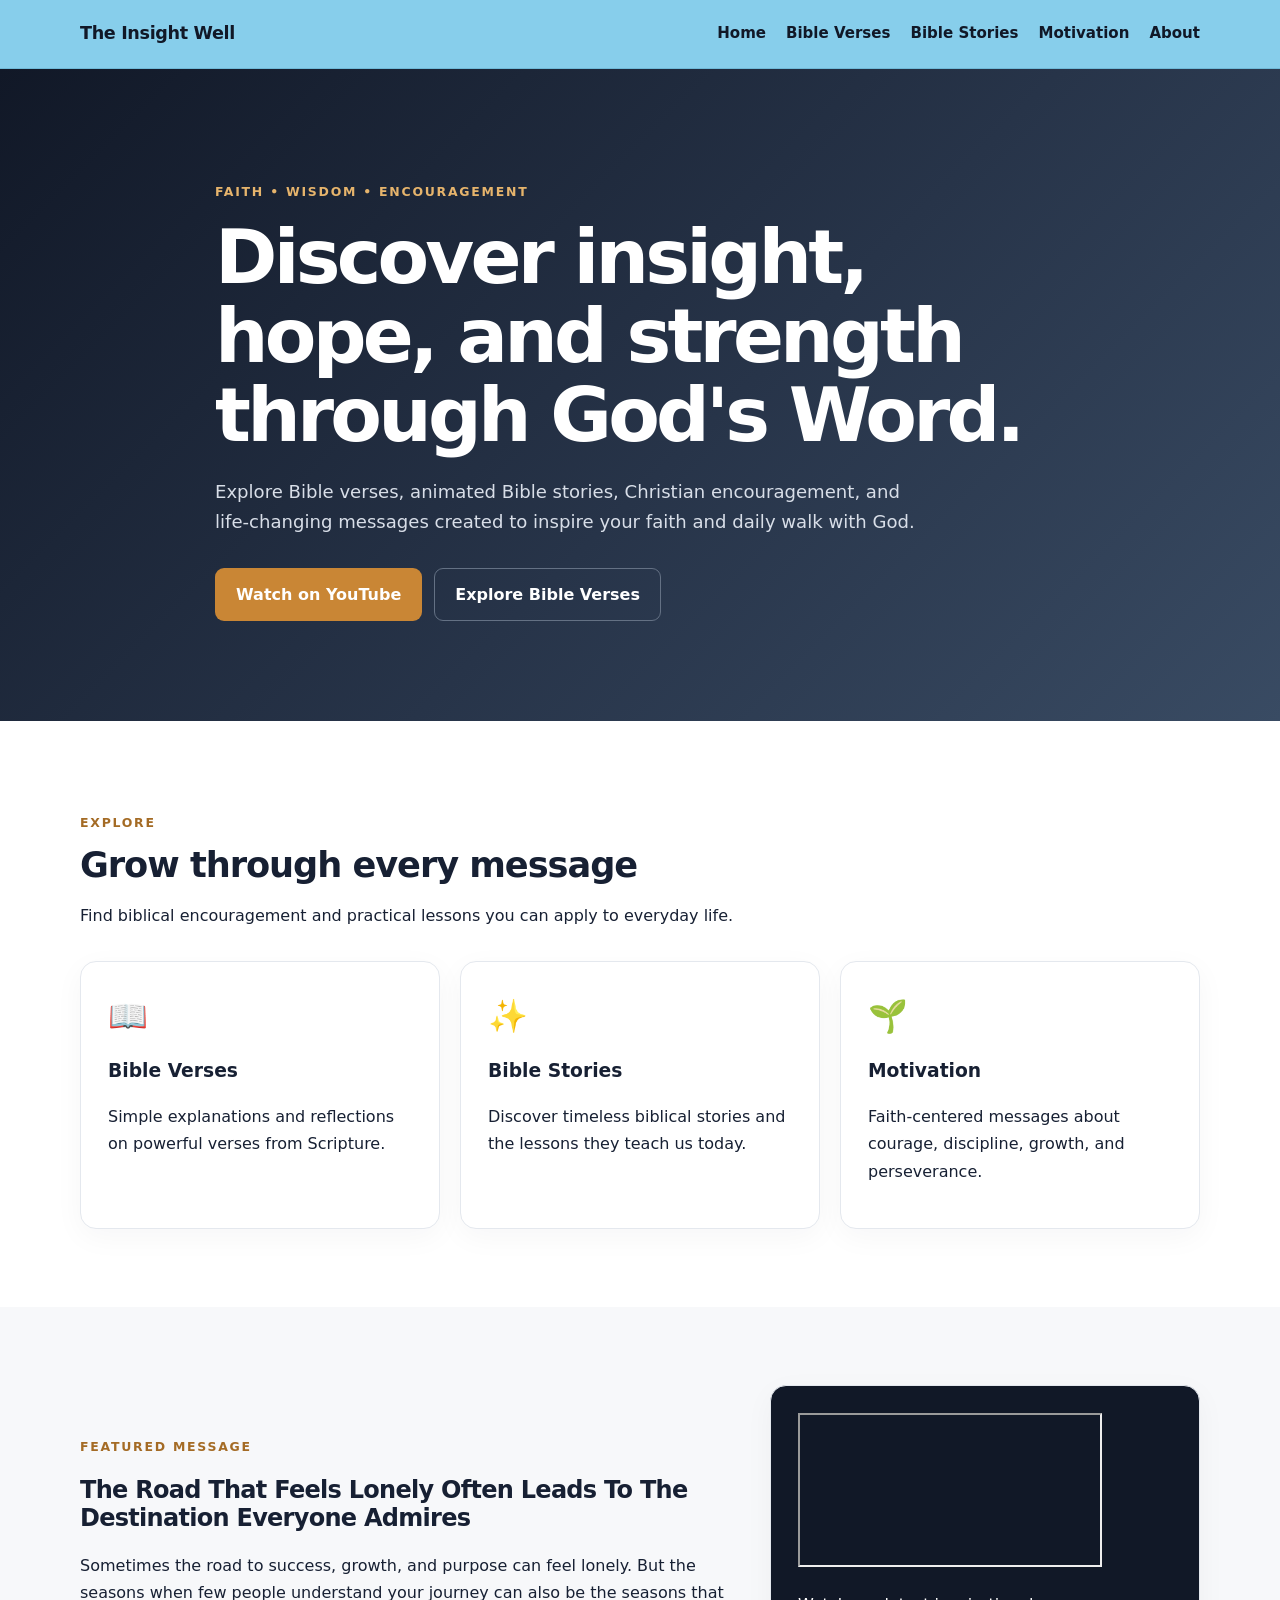
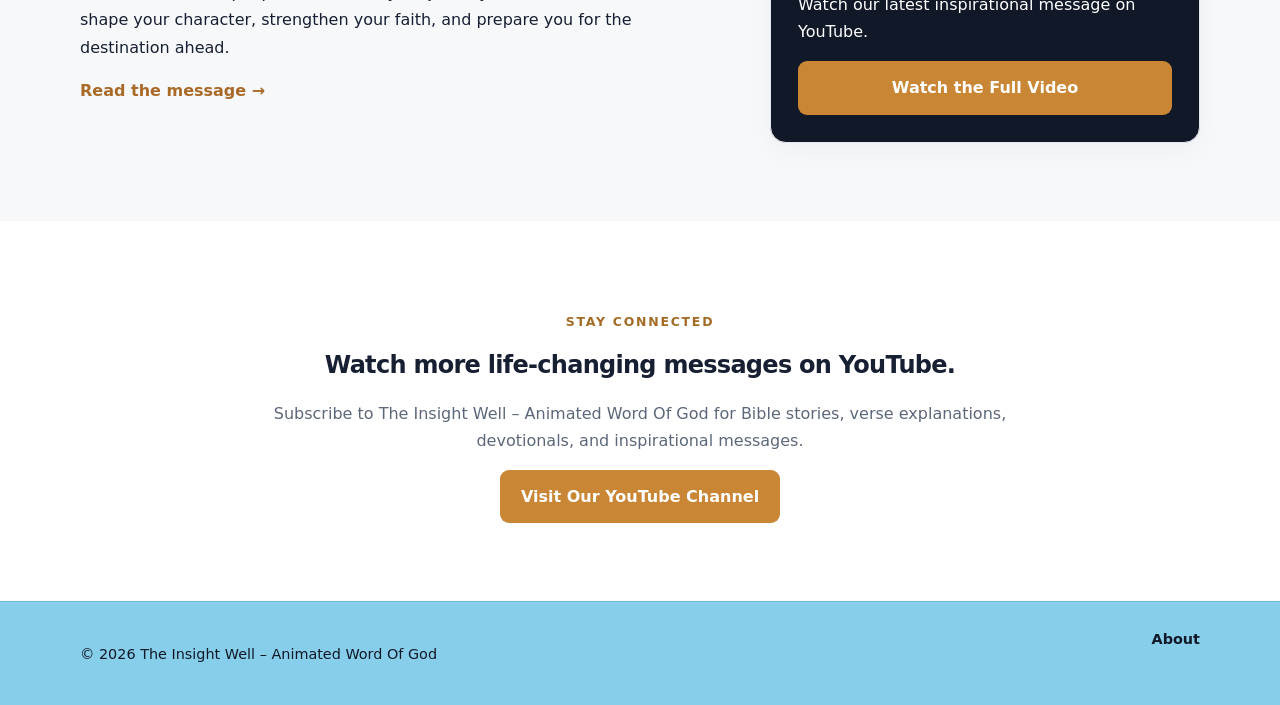
==== index.html @ 7e3f3747 "Update index.html" ====
<!DOCTYPE html>
<html lang="en">
<head>
  <meta charset="UTF-8">
  <meta name="viewport" content="width=device-width, initial-scale=1.0">

  <meta name="description" content="The Insight Well – Animated Word Of God shares Bible verses, Bible stories, Christian encouragement, devotionals, and life-changing messages.">

  <meta name="theme-color" content="#87CEEB">

  <title>The Insight Well – Animated Word Of God</title>

  <link rel="stylesheet" href="assets/style.css">
</head>

<body>

<header class="site-header">
  <div class="container nav">

    <a class="brand" href="index.html">
      The Insight Well
    </a>

    <button class="menu-toggle" aria-label="Open menu">
      ☰
    </button>

    <nav>
      <a href="index.html">Home</a>
      <a href="bible-verses.html">Bible Verses</a>
      <a href="bible-stories.html">Bible Stories</a>
      <a href="motivation.html">Motivation</a>
      <a href="about.html">About</a>
    </nav>

  </div>
</header>


<main>

<section class="hero">
  <div class="container hero-content">

    <p class="eyebrow">
      FAITH • WISDOM • ENCOURAGEMENT
    </p>

    <h1>
      Discover insight, hope, and strength through God's Word.
    </h1>

    <p class="hero-text">
      Explore Bible verses, animated Bible stories, Christian encouragement,
      and life-changing messages created to inspire your faith and daily walk with God.
    </p>

    <div class="actions">

      <a class="btn primary"
         href="https://www.youtube.com/channel/UChARml1sgYfW2aF8uCi_VcA/"
         target="_blank"
         rel="noopener">
        Watch on YouTube
      </a>

      <a class="btn secondary" href="bible-verses.html">
        Explore Bible Verses
      </a>

    </div>

  </div>
</section>


<section class="section">

  <div class="container">

    <div class="section-heading">

      <p class="eyebrow">
        EXPLORE
      </p>

      <h2>
        Grow through every message
      </h2>

      <p>
        Find biblical encouragement and practical lessons you can apply to everyday life.
      </p>

    </div>


    <div class="cards">

      <a class="card" href="bible-verses.html">
        <span class="icon">📖</span>
        <h3>Bible Verses</h3>
        <p>
          Simple explanations and reflections on powerful verses from Scripture.
        </p>
      </a>


      <a class="card" href="bible-stories.html">
        <span class="icon">✨</span>
        <h3>Bible Stories</h3>
        <p>
          Discover timeless biblical stories and the lessons they teach us today.
        </p>
      </a>


      <a class="card" href="motivation.html">
        <span class="icon">🌱</span>
        <h3>Motivation</h3>
        <p>
          Faith-centered messages about courage, discipline, growth, and perseverance.
        </p>
      </a>

    </div>

  </div>

</section>


<section class="section featured">

  <div class="container split">

    <div>

      <p class="eyebrow">
        FEATURED MESSAGE
      </p>

      <h2>
        The Road That Feels Lonely Often Leads To The Destination Everyone Admires
      </h2>

      <p>
        Sometimes the road to success, growth, and purpose can feel lonely.
        But the seasons when few people understand your journey can also be
        the seasons that shape your character, strengthen your faith, and
        prepare you for the destination ahead.
      </p>

      <a class="text-link" href="motivation.html">
        Read the message →
      </a>

    </div>


    <div class="video-card">

      <div class="video-wrapper">
        <iframe
          src="https://www.youtube.com/embed/cf5jDrKHvpo"
          title="The Road That Feels Lonely Often Leads To The Destination Everyone Admires"
          allow="accelerometer; autoplay; clipboard-write; encrypted-media; gyroscope; picture-in-picture; web-share"
          allowfullscreen>
        </iframe>
      </div>

      <p>
        Watch our latest inspirational message on YouTube.
      </p>

      <a class="btn primary full"
         href="https://www.youtube.com/watch?v=cf5jDrKHvpo"
         target="_blank"
         rel="noopener">
        Watch the Full Video
      </a>

    </div>

  </div>

</section>


<section class="section">

  <div class="container cta">

    <p class="eyebrow">
      STAY CONNECTED
    </p>

    <h2>
      Watch more life-changing messages on YouTube.
    </h2>

    <p>
      Subscribe to The Insight Well – Animated Word Of God for Bible stories,
      verse explanations, devotionals, and inspirational messages.
    </p>

    <a class="btn primary"
       href="https://www.youtube.com/channel/UChARml1sgYfW2aF8uCi_VcA/"
       target="_blank"
       rel="noopener">
      Visit Our YouTube Channel
    </a>

  </div>

</section>

</main>


<footer>

  <div class="container footer-inner">

    <p>
      © 2026 The Insight Well – Animated Word Of God
    </p>

    <a href="about.html">
      About
    </a>

  </div>

</footer>


<script src="assets/script.js"></script>

</body>
</html>
---- assets/style.css ----
* {
  box-sizing: border-box;
}

html {
  scroll-behavior: smooth;
}

body {
  margin: 0;
  font-family: Inter, system-ui, -apple-system, BlinkMacSystemFont, "Segoe UI", sans-serif;
  color: #172033;
  background: #fff;
  line-height: 1.7;
}

a {
  color: inherit;
  text-decoration: none;
}

.container {
  width: min(1120px, 92%);
  margin: auto;
}

/* =========================
   HEADER
========================= */

.site-header {
  position: sticky;
  top: 0;
  z-index: 20;
  background: #87CEEB;
  border-bottom: 1px solid #6fb9d8;
  backdrop-filter: blur(8px);
}

.nav {
  min-height: 68px;
  display: flex;
  align-items: center;
  justify-content: space-between;
  gap: 25px;
}

.brand {
  font-weight: 800;
  font-size: 1.1rem;
  letter-spacing: -0.02em;
  color: #111827;
}

.nav nav {
  display: flex;
  gap: 20px;
  align-items: center;
}

.nav nav a {
  font-size: 0.94rem;
  color: #111827;
  font-weight: 600;
}

.nav nav a:hover,
.nav nav a.active {
  color: #ffffff;
}

.menu-toggle {
  display: none;
  border: 0;
  background: none;
  font-size: 1.5rem;
  color: #111827;
  cursor: pointer;
}


/* =========================
   HERO
========================= */

.hero {
  background: linear-gradient(
    135deg,
    #111827 0%,
    #273449 55%,
    #394b63 100%
  );
  color: #fff;
  padding: 100px 0;
}

.hero-content {
  max-width: 850px;
}

.eyebrow,
.tag {
  font-size: 0.78rem;
  font-weight: 800;
  letter-spacing: 0.14em;
  text-transform: uppercase;
  color: #a46b25;
}

.hero .eyebrow {
  color: #e6b46c;
}

.hero h1 {
  font-size: clamp(2.4rem, 6vw, 4.7rem);
  line-height: 1.05;
  letter-spacing: -0.05em;
  margin: 15px 0 22px;
}

.hero-text {
  font-size: 1.13rem;
  max-width: 720px;
  color: #d8dee8;
}

.actions {
  display: flex;
  gap: 12px;
  flex-wrap: wrap;
  margin-top: 30px;
}


/* =========================
   BUTTONS
========================= */

.btn {
  display: inline-flex;
  align-items: center;
  justify-content: center;
  padding: 12px 20px;
  border-radius: 9px;
  font-weight: 750;
  border: 1px solid transparent;
  cursor: pointer;
}

.btn.primary {
  background: #c98635;
  color: #fff;
}

.btn.primary:hover {
  background: #a96a28;
}

.btn.secondary {
  border-color: #647184;
  color: #fff;
}

.btn.secondary:hover {
  background: rgba(255, 255, 255, 0.08);
}

.btn.full {
  width: 100%;
}


/* =========================
   SECTIONS
========================= */

.section {
  padding: 78px 0;
}

.section-heading {
  max-width: 720px;
  margin-bottom: 32px;
}

.section h2,
.page-hero h1 {
  line-height: 1.15;
  letter-spacing: -0.03em;
}

.section-heading h2 {
  font-size: 2.2rem;
  margin: 8px 0;
}


/* =========================
   CARDS
========================= */

.cards {
  display: grid;
  grid-template-columns: repeat(3, 1fr);
  gap: 20px;
}

.card,
.post,
.video-card {
  border: 1px solid #e4e8ee;
  border-radius: 16px;
  padding: 27px;
  background: #fff;
  box-shadow: 0 8px 30px rgba(17, 24, 39, 0.04);
}

.card {
  transition: transform 0.2s, box-shadow 0.2s;
}

.card:hover {
  transform: translateY(-4px);
  box-shadow: 0 14px 35px rgba(17, 24, 39, 0.08);
}

.icon {
  font-size: 2rem;
}

.card h2,
.card h3 {
  margin: 12px 0 7px;
}


/* =========================
   FEATURED SECTION
========================= */

.featured {
  background: #f7f8fa;
}

.split {
  display: grid;
  grid-template-columns: 1.2fr 0.8fr;
  gap: 45px;
  align-items: center;
}

.video-card {
  background: #111827;
  color: #fff;
}

.video-placeholder {
  height: 190px;
  border-radius: 12px;
  background: #263449;
  display: grid;
  place-items: center;
  font-size: 3rem;
  margin-bottom: 20px;
}

.text-link {
  font-weight: 800;
  color: #a96a28;
}


/* =========================
   PAGE HERO
========================= */

.page-hero {
  padding: 75px 0;
  background: #f7f8fa;
  border-bottom: 1px solid #e5e8ed;
}

.page-hero h1 {
  font-size: clamp(2.3rem, 5vw, 4rem);
  margin: 8px 0 14px;
}

.page-hero p:not(.eyebrow) {
  max-width: 700px;
  color: #5c687a;
  font-size: 1.08rem;
}


/* =========================
   POSTS
========================= */

.posts {
  display: grid;
  grid-template-columns: repeat(2, 1fr);
  gap: 22px;
}

.post h2 {
  line-height: 1.25;
  margin: 8px 0 12px;
}

.post .btn {
  margin-top: 10px;
}


/* =========================
   CONTENT
========================= */

.narrow {
  max-width: 780px;
}

.narrow h2 {
  margin-top: 30px;
}


/* =========================
   CTA
========================= */

.cta {
  text-align: center;
  max-width: 760px;
}

.cta p:not(.eyebrow) {
  color: #5c687a;
}


/* =========================
   FOOTER
========================= */

footer {
  background: #87CEEB;
  border-top: 1px solid #6fb9d8;
  padding: 25px 0;
  color: #111827;
  font-size: 0.9rem;
}

.footer-inner {
  display: flex;
  justify-content: space-between;
  gap: 20px;
}

.footer-inner a {
  color: #111827;
  font-weight: 600;
}

.footer-inner a:hover {
  color: #ffffff;
}


/* =========================
   404 PAGE
========================= */

.not-found {
  min-height: 100vh;
  display: grid;
  place-items: center;
  text-align: center;
}

.not-found h1 {
  font-size: 3rem;
}


/* =========================
   MOBILE
========================= */

@media (max-width: 760px) {

  .nav nav {
    display: none;
    position: absolute;
    top: 68px;
    left: 0;
    right: 0;
    background: #87CEEB;
    border-bottom: 1px solid #6fb9d8;
    padding: 15px 4%;
    flex-direction: column;
    align-items: flex-start;
  }

  .nav nav.open {
    display: flex;
  }

  .menu-toggle {
    display: block;
  }

  .hero {
    padding: 72px 0;
  }

  .cards,
  .posts,
  .split {
    grid-template-columns: 1fr;
  }

  .section {
    padding: 58px 0;
  }

  .footer-inner {
    flex-direction: column;
  }

  .video-placeholder {
    height: 160px;
  }
}
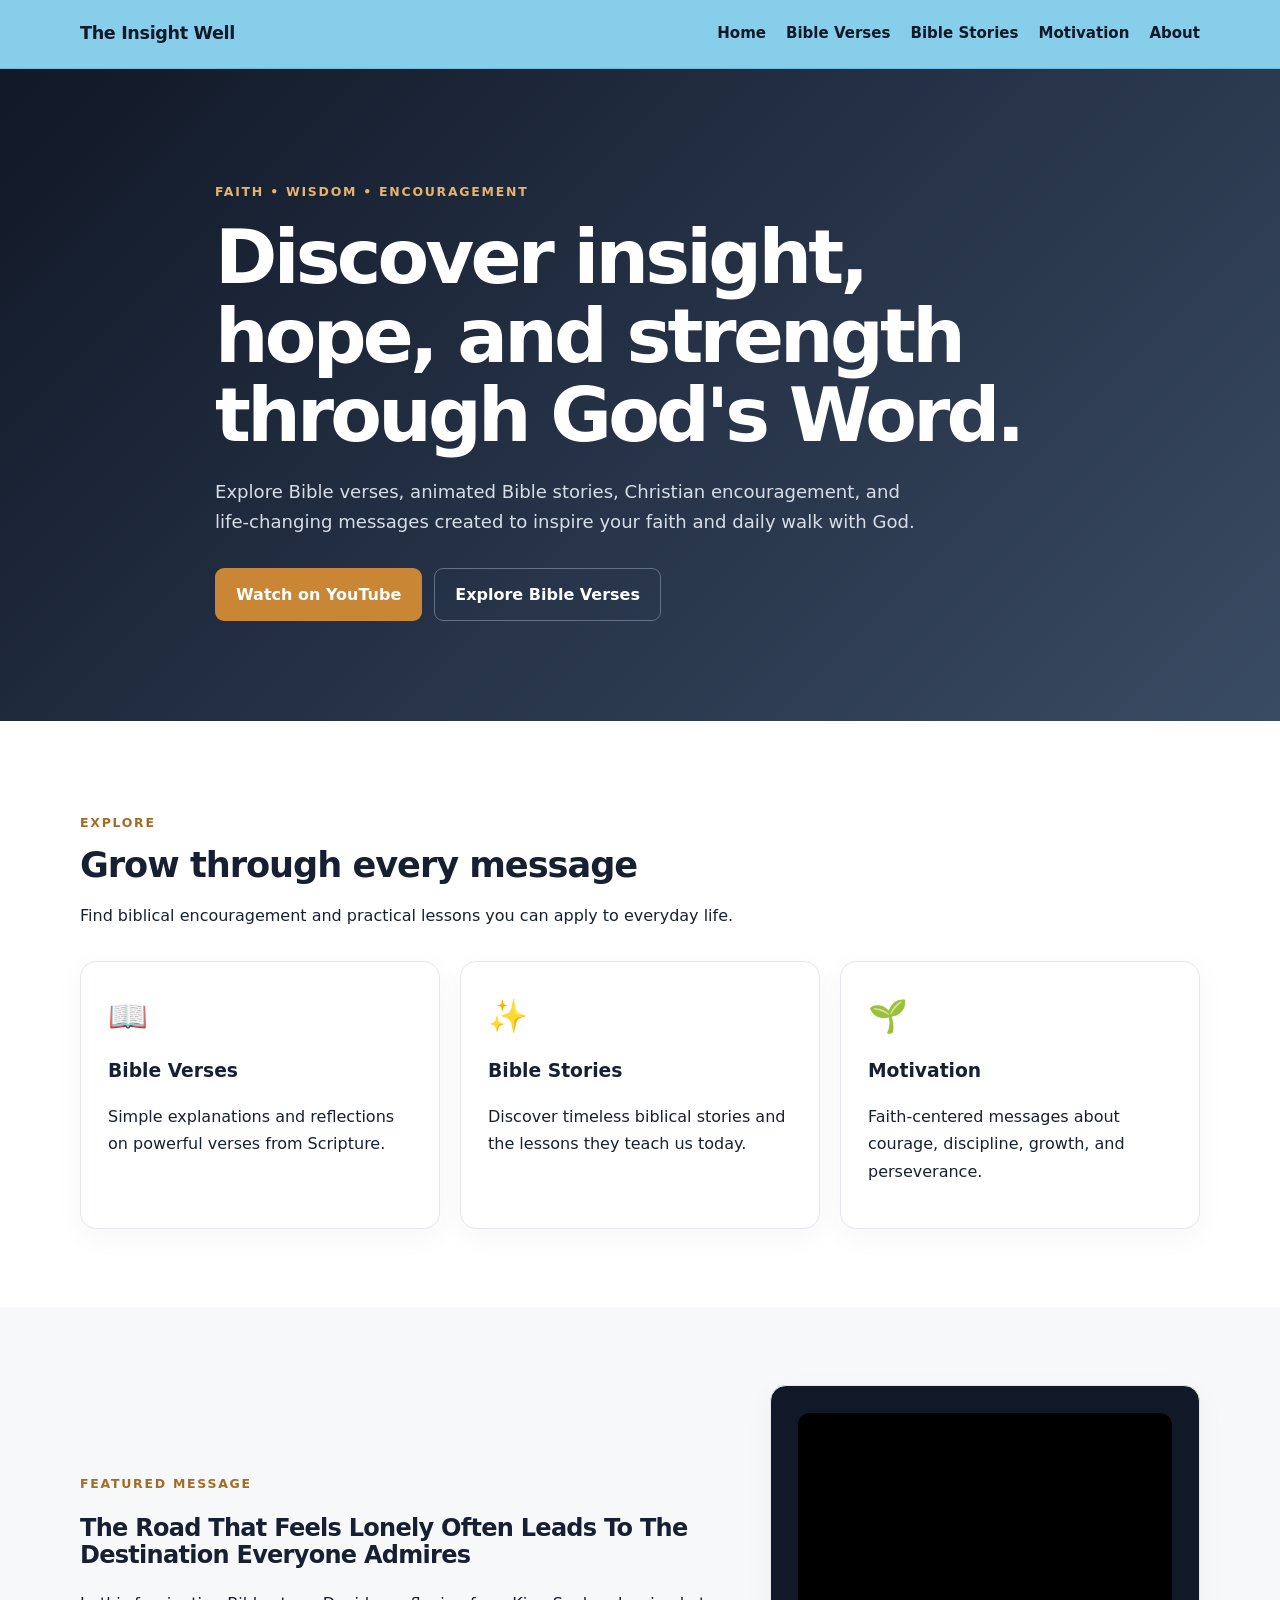
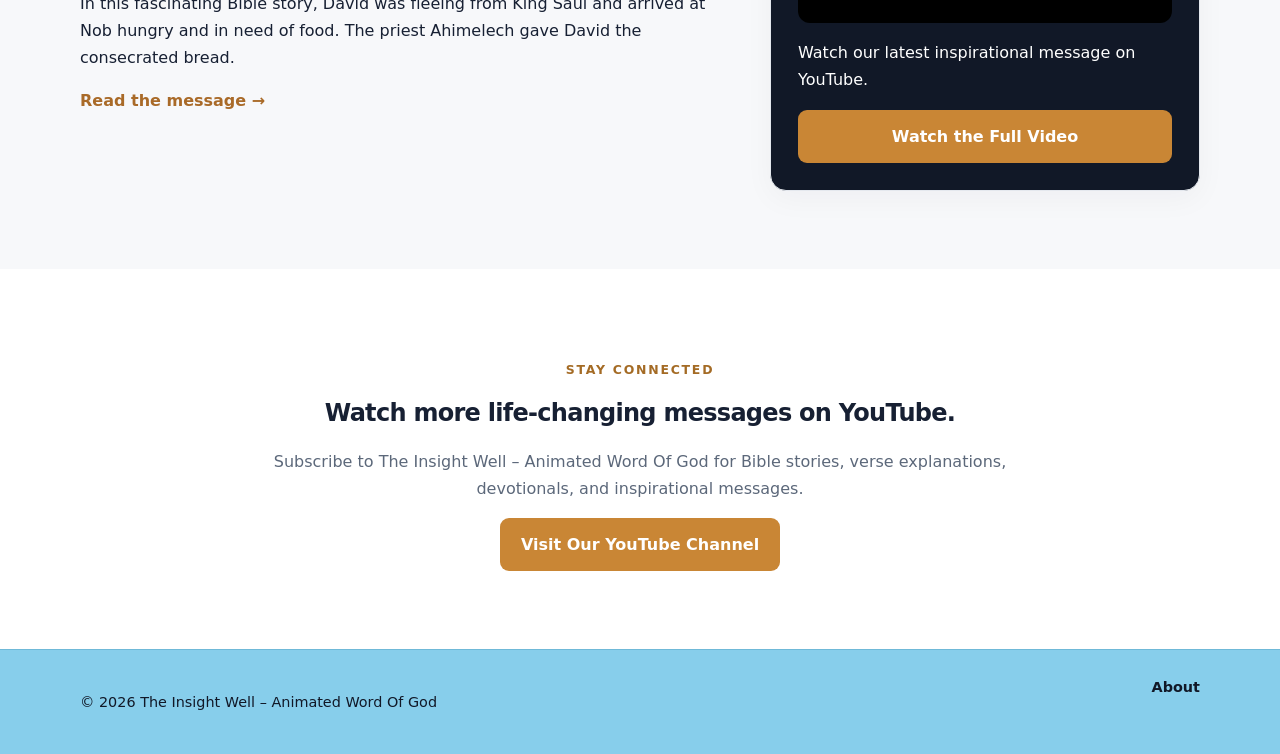
==== commit 0af64eea: "Update index.html" ====
--- a/index.html
+++ b/index.html
@@ -146,10 +146,7 @@
       </h2>
 
       <p>
-        Sometimes the road to success, growth, and purpose can feel lonely.
-        But the seasons when few people understand your journey can also be
-        the seasons that shape your character, strengthen your faith, and
-        prepare you for the destination ahead.
+        In this fascinating Bible story, David was fleeing from King Saul and arrived at Nob hungry and in need of food. The priest Ahimelech gave David the consecrated bread.
       </p>
 
       <a class="text-link" href="motivation.html">
--- a/assets/style.css
+++ b/assets/style.css
@@ -23,6 +23,7 @@
   width: min(1120px, 92%);
   margin: auto;
 }
+
 
 /* =========================
    HEADER
@@ -254,14 +255,25 @@
   color: #fff;
 }
 
-.video-placeholder {
-  height: 190px;
+
+/* =========================
+   YOUTUBE VIDEO
+========================= */
+
+.video-wrapper {
+  position: relative;
+  width: 100%;
+  aspect-ratio: 16 / 9;
+  overflow: hidden;
   border-radius: 12px;
-  background: #263449;
-  display: grid;
-  place-items: center;
-  font-size: 3rem;
-  margin-bottom: 20px;
+  background: #000;
+}
+
+.video-wrapper iframe {
+  width: 100%;
+  height: 100%;
+  border: 0;
+  display: block;
 }
 
 .text-link {
@@ -428,7 +440,7 @@
     flex-direction: column;
   }
 
-  .video-placeholder {
-    height: 160px;
-  }
-}
+  .video-wrapper {
+    border-radius: 10px;
+  }
+}
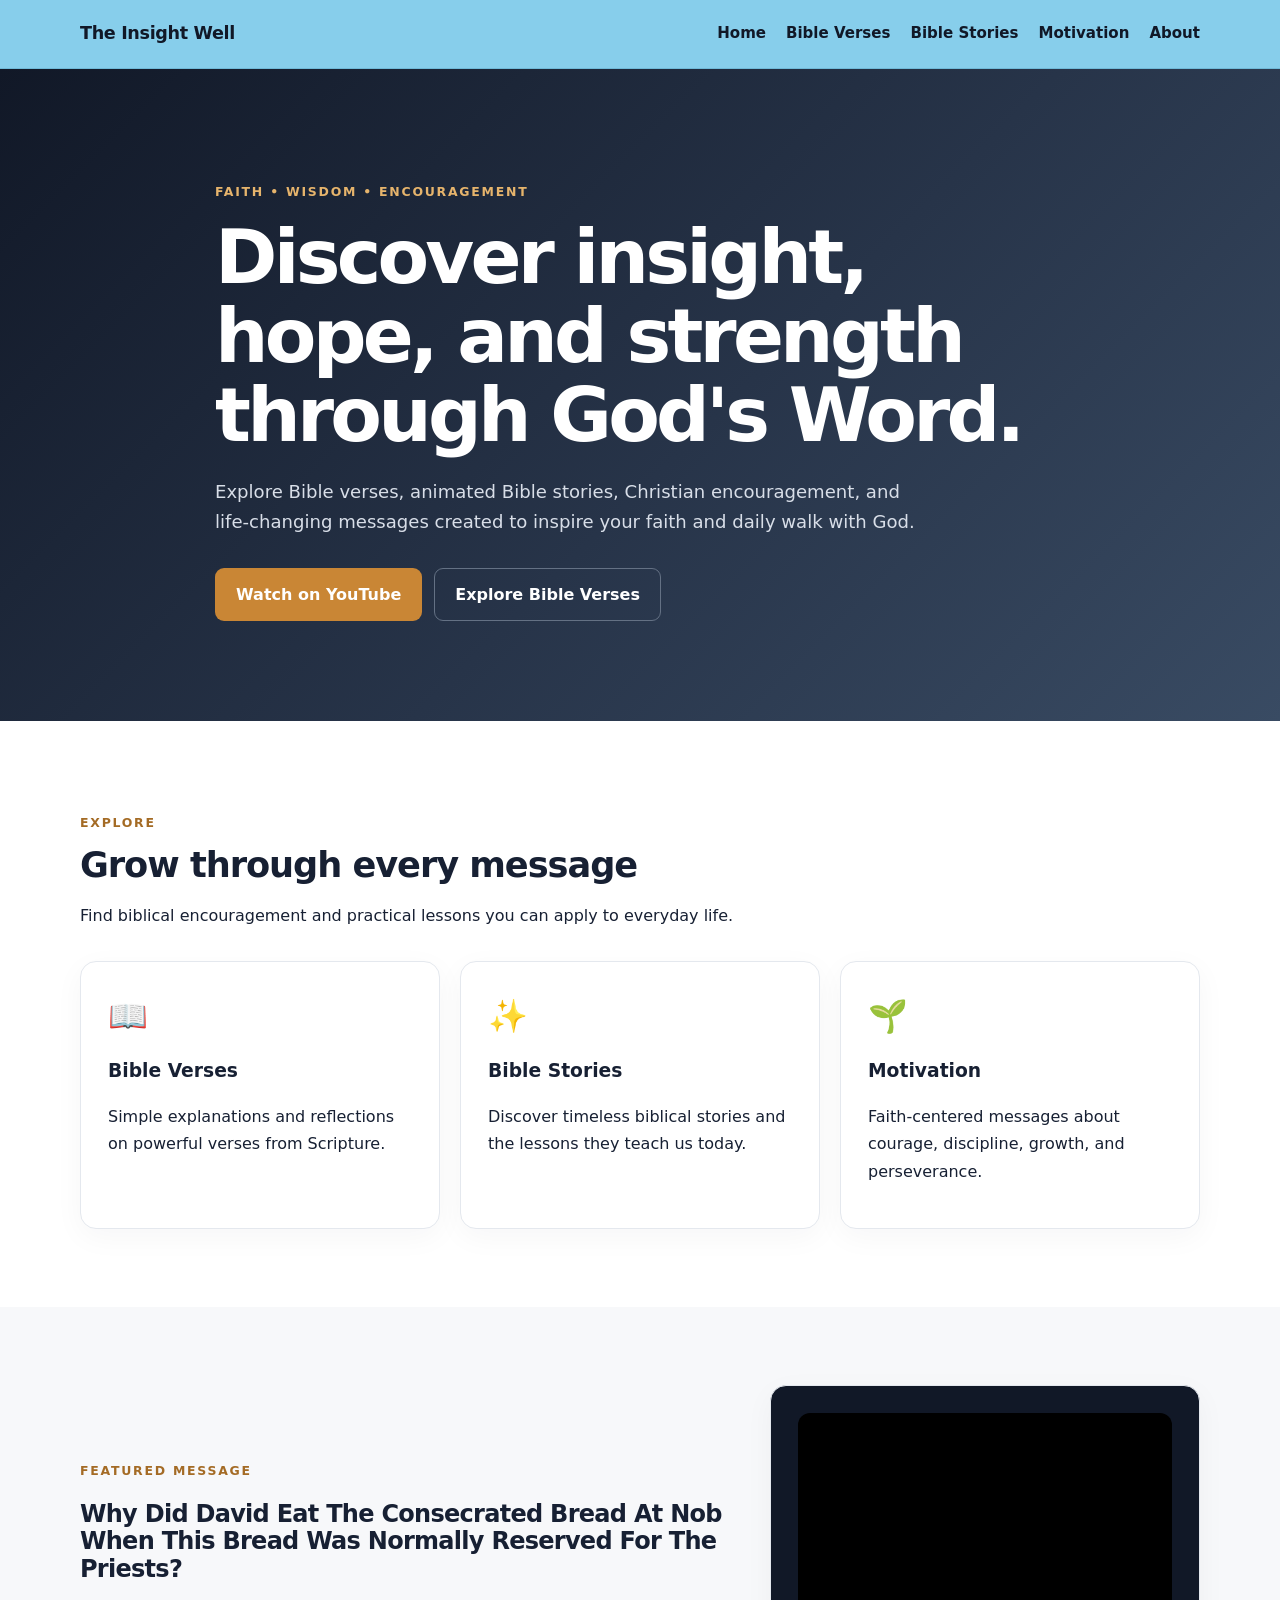
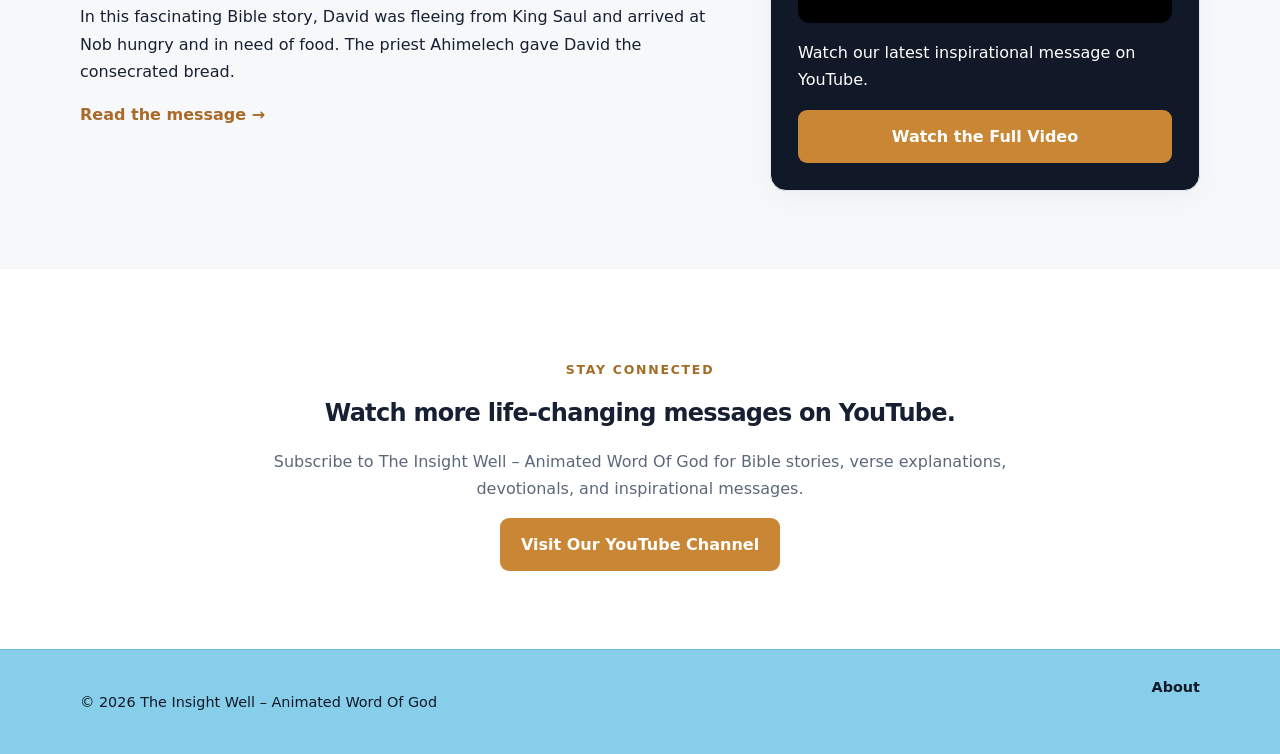
==== commit 8a656816: "Update heading text in index.html" ====
--- a/index.html
+++ b/index.html
@@ -142,7 +142,8 @@
       </p>
 
       <h2>
-        The Road That Feels Lonely Often Leads To The Destination Everyone Admires
+       Why Did David Eat The Consecrated Bread At Nob When This Bread Was Normally Reserved For The Priests?
+
       </h2>
 
       <p>
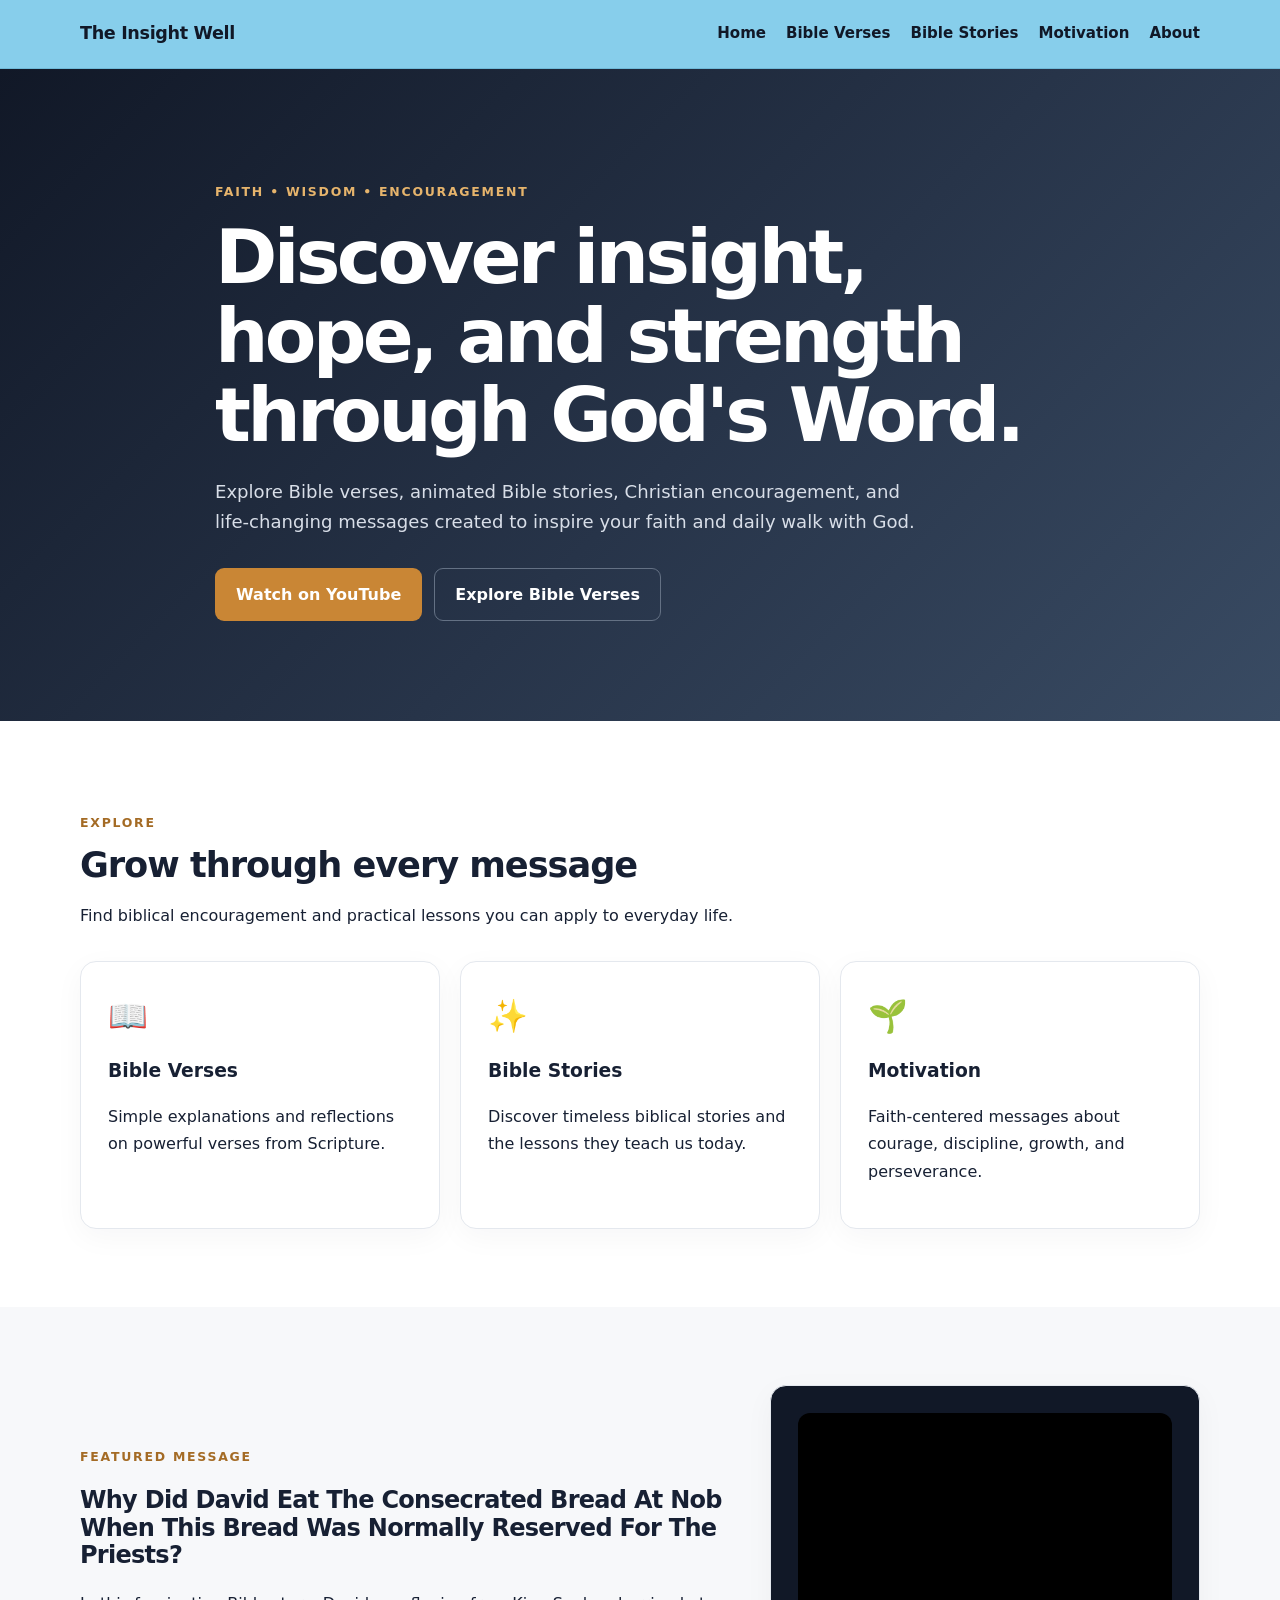
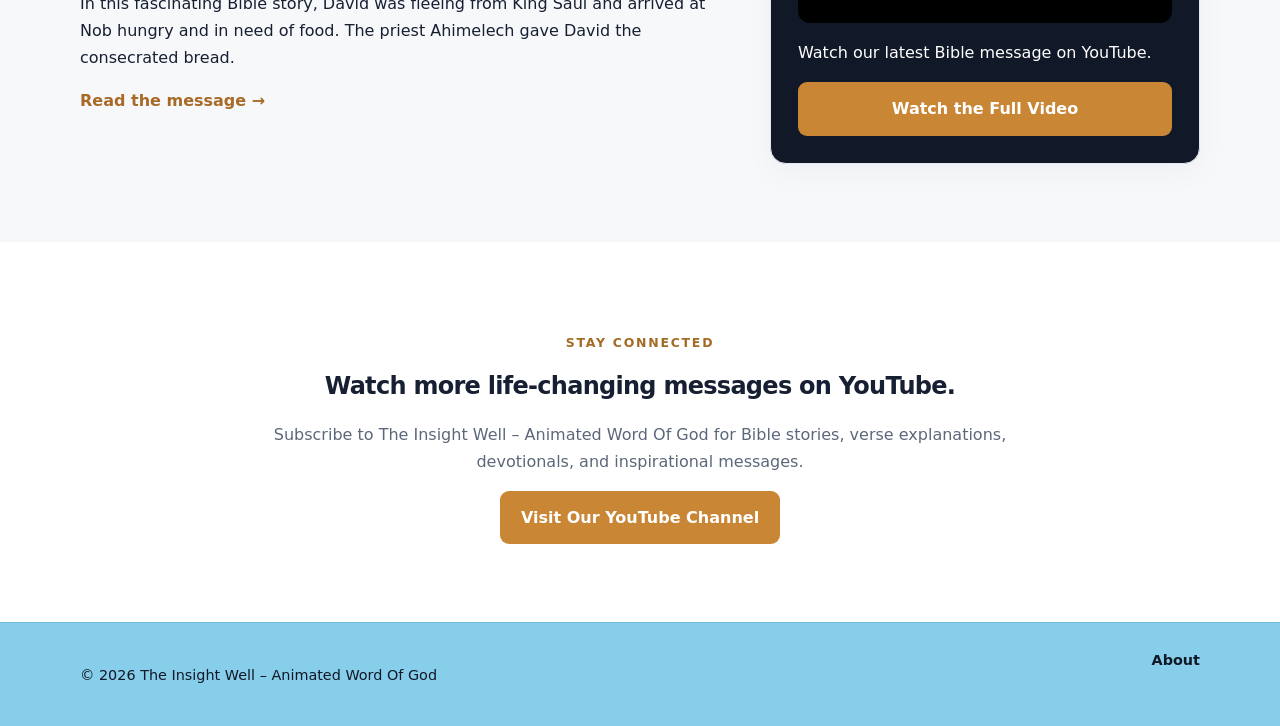
==== commit b59fc9a8: "Update index.html" ====
--- a/index.html
+++ b/index.html
@@ -161,7 +161,7 @@
 
       <div class="video-wrapper">
         <iframe
-          src="https://www.youtube.com/embed/cf5jDrKHvpo"
+          src="https://www.youtube.com/embed/yfgmRewTvHc"
           title="The Road That Feels Lonely Often Leads To The Destination Everyone Admires"
           allow="accelerometer; autoplay; clipboard-write; encrypted-media; gyroscope; picture-in-picture; web-share"
           allowfullscreen>
@@ -169,11 +169,11 @@
       </div>
 
       <p>
-        Watch our latest inspirational message on YouTube.
+        Watch our latest Bible message on YouTube.
       </p>
 
       <a class="btn primary full"
-         href="https://www.youtube.com/watch?v=cf5jDrKHvpo"
+         href="https://youtu.be/https"
          target="_blank"
          rel="noopener">
         Watch the Full Video
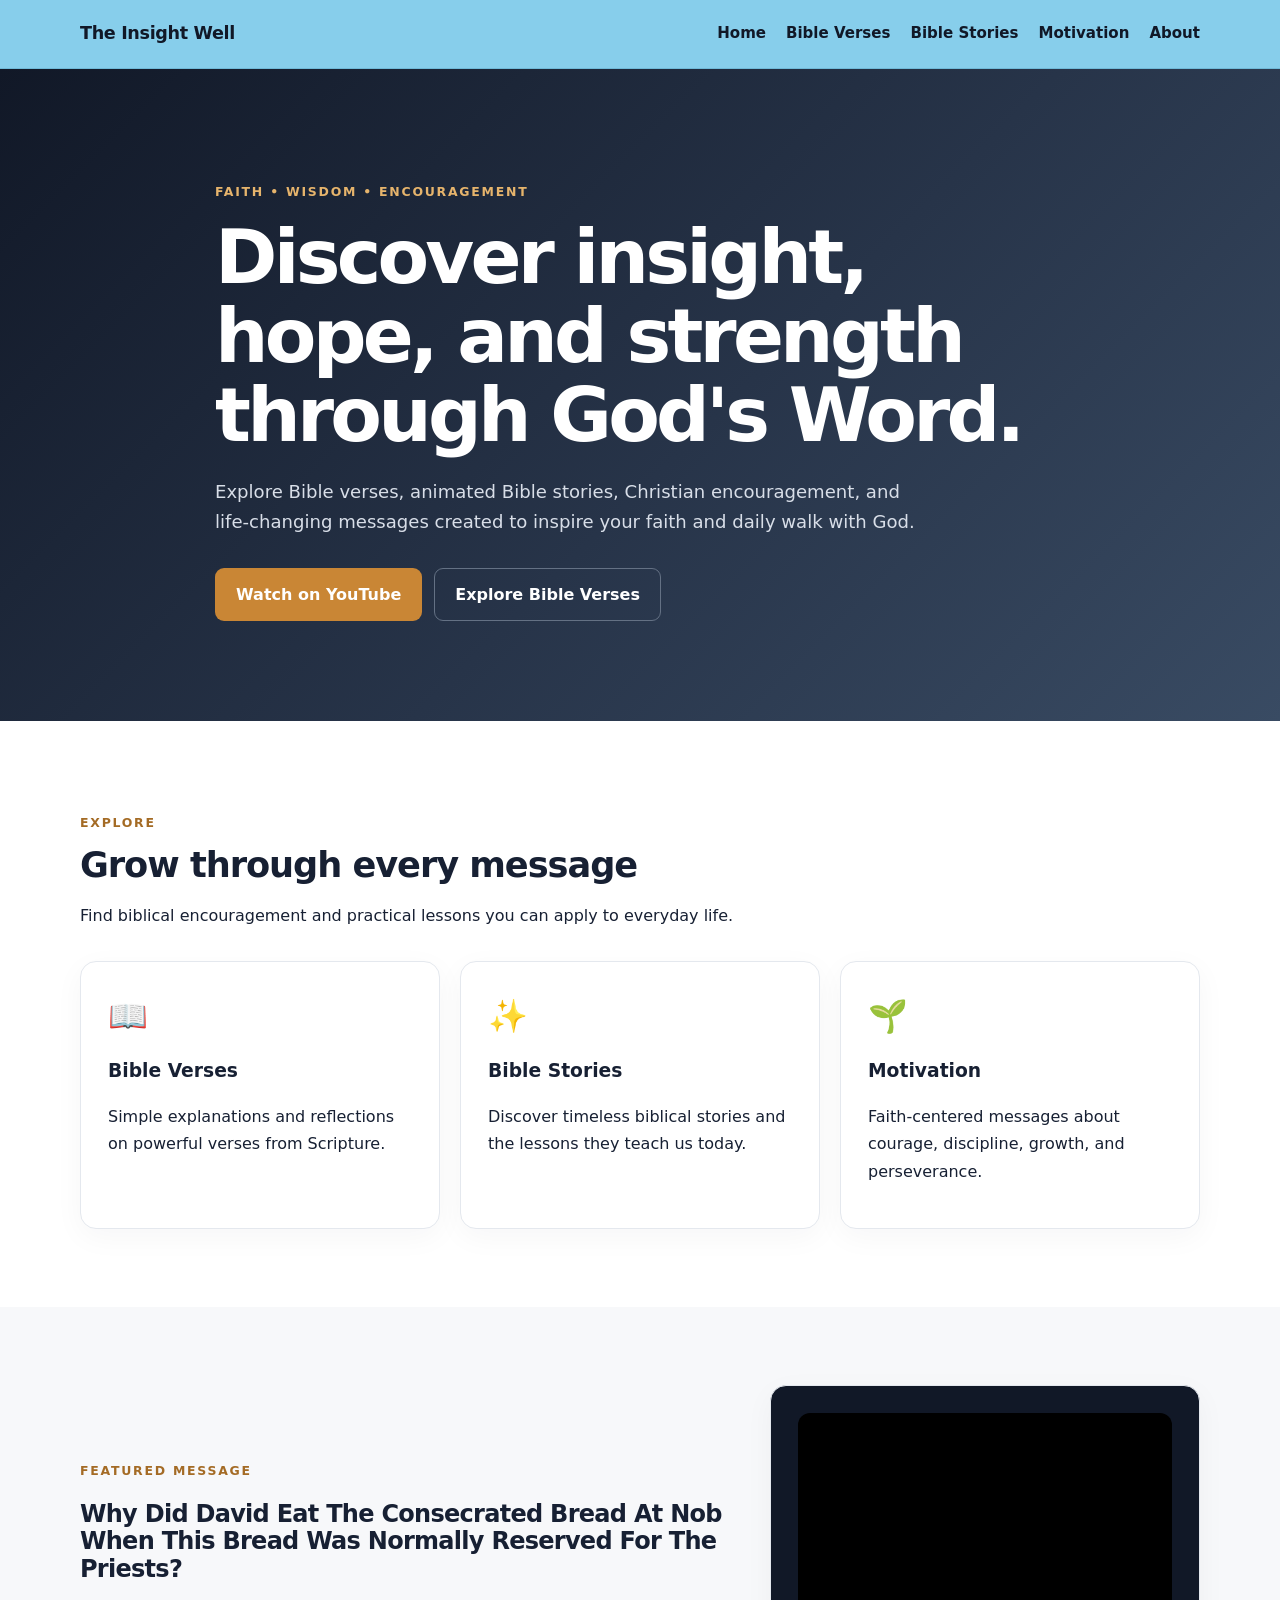
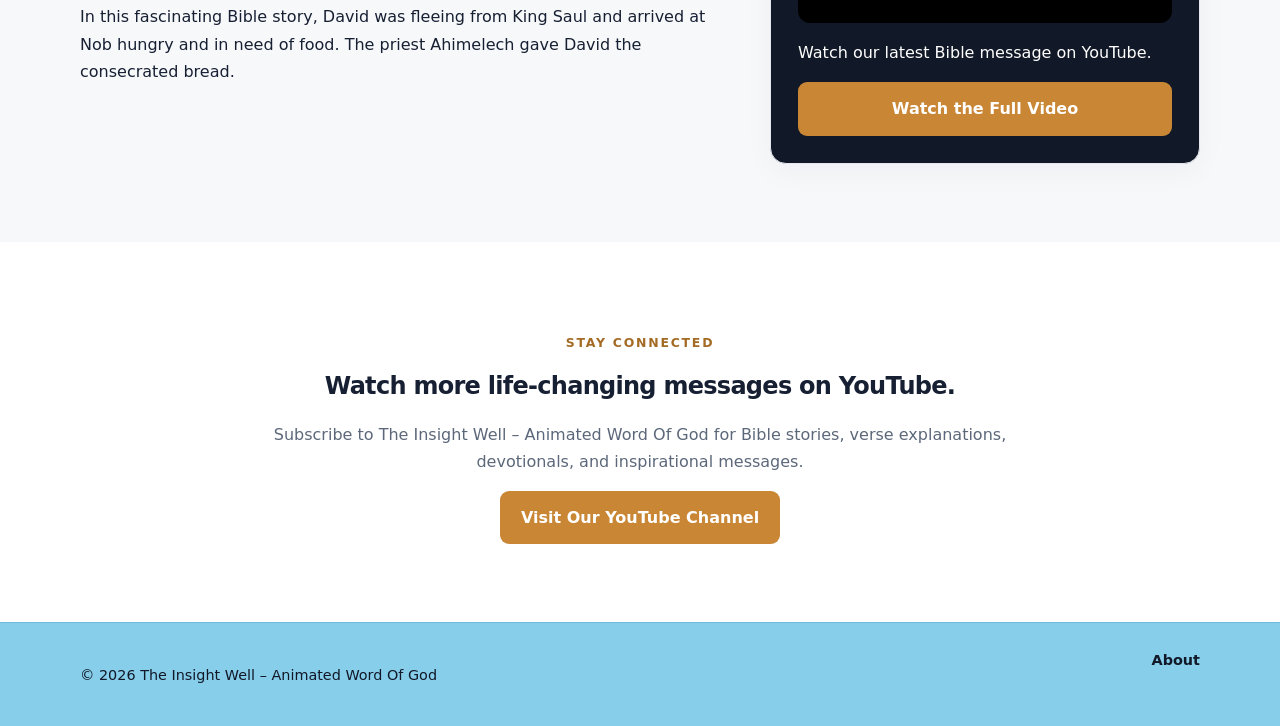
==== commit 23643920: "Update index.html" ====
--- a/index.html
+++ b/index.html
@@ -150,9 +150,7 @@
         In this fascinating Bible story, David was fleeing from King Saul and arrived at Nob hungry and in need of food. The priest Ahimelech gave David the consecrated bread.
       </p>
 
-      <a class="text-link" href="motivation.html">
-        Read the message →
-      </a>
+ 
 
     </div>
 
@@ -173,7 +171,8 @@
       </p>
 
       <a class="btn primary full"
-         href="https://youtu.be/https"
+         href="https://youtu.be/yfgmRewTvHc"
+
          target="_blank"
          rel="noopener">
         Watch the Full Video
